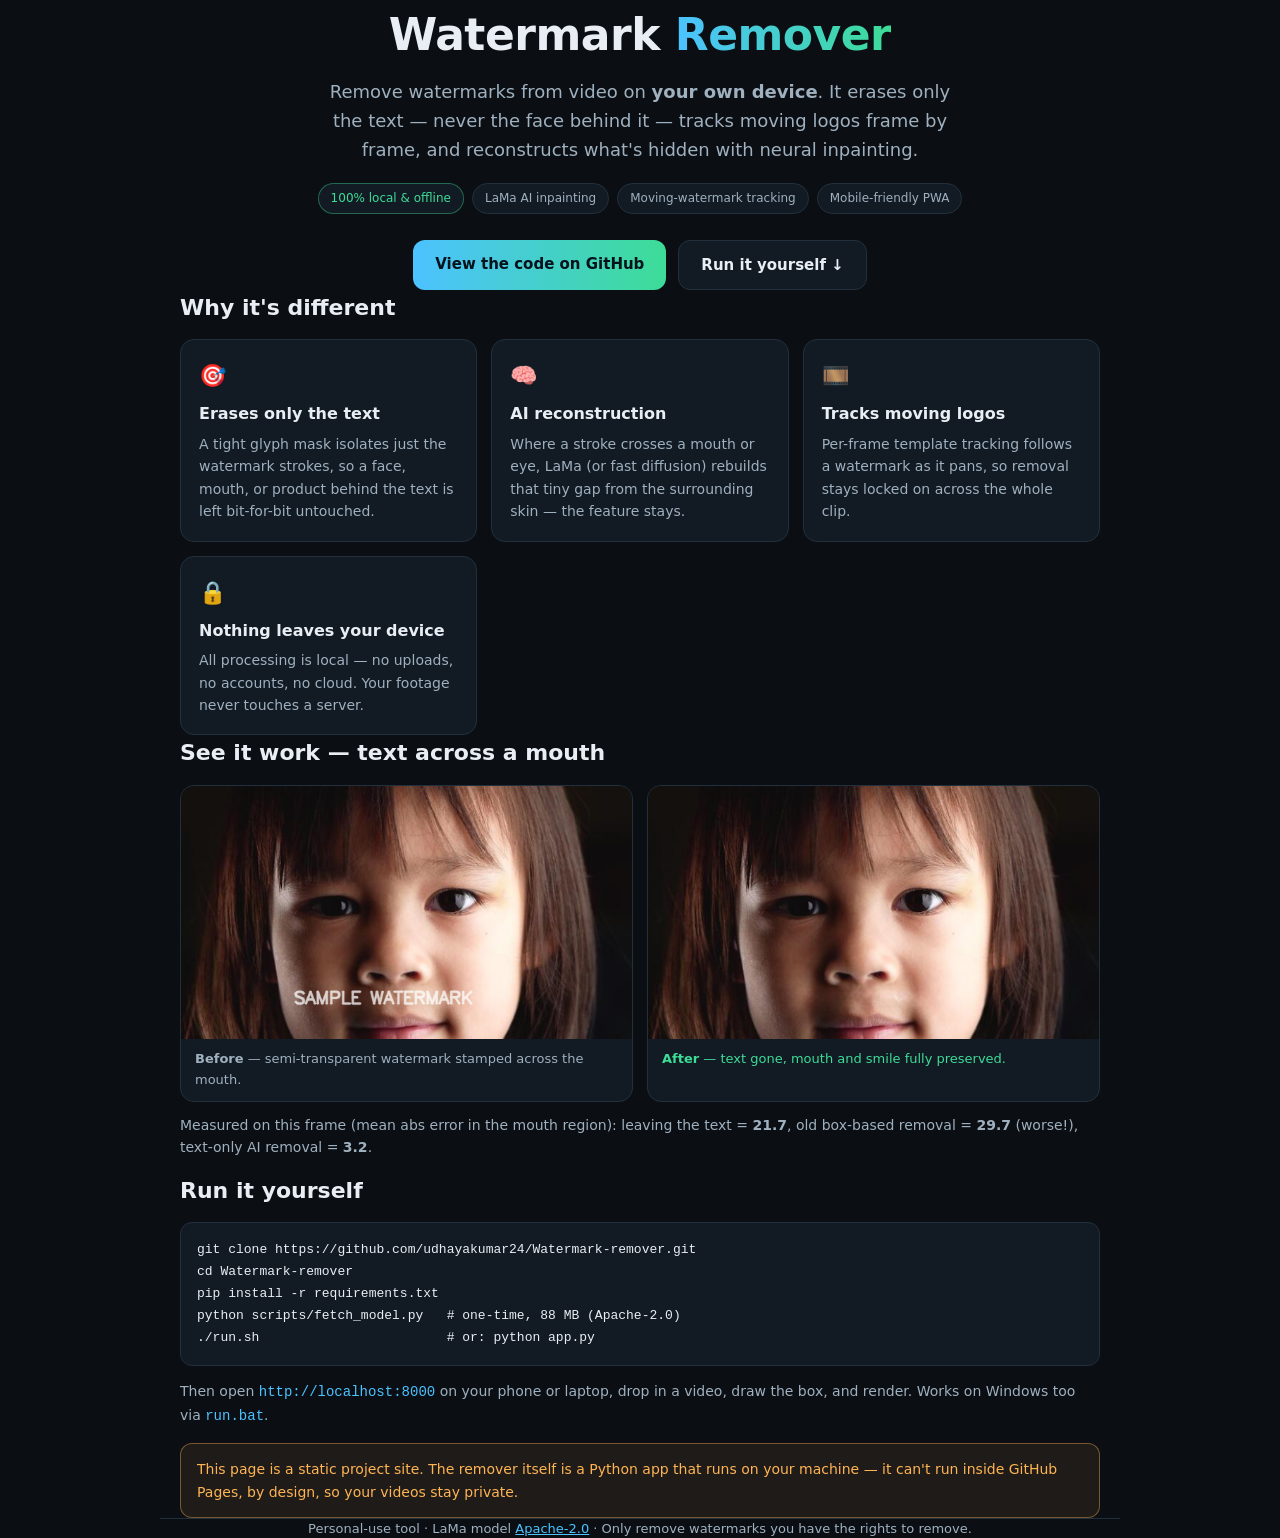
==== index.html @ 6f5204f8 "Serve landing page at repo root for GitHub Pages" ====
<!doctype html>
<html lang="en">
<head>
<meta charset="utf-8">
<meta name="viewport" content="width=device-width, initial-scale=1">
<title>Watermark Remover — local, offline, AI inpainting</title>
<meta name="description" content="Remove watermarks from video on your own device. Text-only removal that preserves faces, per-frame tracking for moving logos, and LaMa neural inpainting. Nothing is uploaded.">
<style>
  :root{
    --bg:#0b0f14; --panel:#121a23; --line:#22303d; --text:#e8eef4; --muted:#9fb0bf;
    --accent:#4cc2ff; --ok:#3ddc97; --warn:#ffb454;
  }
  *{box-sizing:border-box} html{scroll-behavior:smooth}
  body{margin:0;font:16px/1.6 system-ui,-apple-system,"Segoe UI",Roboto,sans-serif;background:var(--bg);color:var(--text)}
  .wrap{max-width:960px;margin:0 auto;padding:0 20px}
  header{padding:64px 0 24px;text-align:center}
  h1{font-size:clamp(28px,5vw,44px);margin:0 0 8px;letter-spacing:-.5px}
  h1 .grad{background:linear-gradient(90deg,var(--accent),var(--ok));-webkit-background-clip:text;background-clip:text;color:transparent}
  .tag{color:var(--muted);font-size:clamp(15px,2.4vw,18px);max-width:640px;margin:0 auto}
  .badges{margin-top:18px;display:flex;gap:8px;justify-content:center;flex-wrap:wrap}
  .badge{font-size:12px;padding:5px 12px;border:1px solid var(--line);border-radius:99px;color:var(--muted);background:var(--panel)}
  .badge.green{color:var(--ok);border-color:rgba(61,220,151,.4)}
  section{padding:36px 0}
  h2{font-size:22px;margin:0 0 14px}
  .grid{display:grid;grid-template-columns:repeat(auto-fit,minmax(240px,1fr));gap:14px}
  .card{background:var(--panel);border:1px solid var(--line);border-radius:14px;padding:18px}
  .card h3{margin:0 0 6px;font-size:16px}
  .card p{margin:0;color:var(--muted);font-size:14px}
  .ico{font-size:22px;display:block;margin-bottom:8px}
  .compare{display:grid;grid-template-columns:1fr 1fr;gap:14px}
  @media(max-width:640px){.compare{grid-template-columns:1fr}}
  .compare figure{margin:0;background:var(--panel);border:1px solid var(--line);border-radius:14px;overflow:hidden}
  .compare img{width:100%;display:block}
  .compare figcaption{padding:10px 14px;font-size:13px;color:var(--muted)}
  .compare .good{color:var(--ok)}
  pre{background:var(--panel);border:1px solid var(--line);border-radius:12px;padding:16px;overflow:auto;font:13px/1.7 ui-monospace,Menlo,Consolas,monospace}
  code{color:var(--accent)}
  a{color:var(--accent)}
  .cta{display:flex;gap:12px;justify-content:center;margin-top:26px;flex-wrap:wrap}
  .btn{display:inline-block;padding:12px 22px;border-radius:12px;font-weight:600;text-decoration:none;font-size:15px}
  .btn.primary{background:linear-gradient(90deg,var(--accent),var(--ok));color:#04121c}
  .btn.ghost{border:1px solid var(--line);color:var(--text);background:var(--panel)}
  footer{padding:40px 0 60px;color:var(--muted);font-size:13px;text-align:center;border-top:1px solid var(--line);margin-top:20px}
  .note{border:1px solid rgba(255,180,84,.4);background:rgba(255,180,84,.08);border-radius:12px;padding:14px 16px;color:var(--warn);font-size:14px}
</style>
</head>
<body>
<header class="wrap">
  <h1>Watermark <span class="grad">Remover</span></h1>
  <p class="tag">Remove watermarks from video on <b>your own device</b>. It erases only the text — never the face behind it — tracks moving logos frame by frame, and reconstructs what's hidden with neural inpainting.</p>
  <div class="badges">
    <span class="badge green">100% local &amp; offline</span>
    <span class="badge">LaMa AI inpainting</span>
    <span class="badge">Moving-watermark tracking</span>
    <span class="badge">Mobile-friendly PWA</span>
  </div>
  <div class="cta">
    <a class="btn primary" href="https://github.com/udhayakumar24/Watermark-remover">View the code on GitHub</a>
    <a class="btn ghost" href="#run">Run it yourself ↓</a>
  </div>
</header>

<section class="wrap">
  <h2>Why it's different</h2>
  <div class="grid">
    <div class="card"><span class="ico">🎯</span><h3>Erases only the text</h3><p>A tight glyph mask isolates just the watermark strokes, so a face, mouth, or product behind the text is left bit-for-bit untouched.</p></div>
    <div class="card"><span class="ico">🧠</span><h3>AI reconstruction</h3><p>Where a stroke crosses a mouth or eye, LaMa (or fast diffusion) rebuilds that tiny gap from the surrounding skin — the feature stays.</p></div>
    <div class="card"><span class="ico">🎞️</span><h3>Tracks moving logos</h3><p>Per-frame template tracking follows a watermark as it pans, so removal stays locked on across the whole clip.</p></div>
    <div class="card"><span class="ico">🔒</span><h3>Nothing leaves your device</h3><p>All processing is local — no uploads, no accounts, no cloud. Your footage never touches a server.</p></div>
  </div>
</section>

<section class="wrap">
  <h2>See it work — text across a mouth</h2>
  <div class="compare">
    <figure><img src="docs/face_text.png" alt="Frame with watermark text over the mouth"><figcaption><b>Before</b> — semi-transparent watermark stamped across the mouth.</figcaption></figure>
    <figure><img src="docs/face_ai.png" alt="Same frame after text-only removal"><figcaption class="good"><b>After</b> — text gone, mouth and smile fully preserved.</figcaption></figure>
  </div>
  <p style="color:var(--muted);font-size:14px;margin-top:12px">Measured on this frame (mean abs error in the mouth region): leaving the text = <b>21.7</b>, old box-based removal = <b>29.7</b> (worse!), text-only AI removal = <b>3.2</b>.</p>
</section>

<section class="wrap" id="run">
  <h2>Run it yourself</h2>
  <pre>git clone https://github.com/udhayakumar24/Watermark-remover.git
cd Watermark-remover
pip install -r requirements.txt
python scripts/fetch_model.py   # one-time, 88 MB (Apache-2.0)
./run.sh                        # or: python app.py</pre>
  <p style="color:var(--muted);font-size:14px">Then open <code>http://localhost:8000</code> on your phone or laptop, drop in a video, draw the box, and render. Works on Windows too via <code>run.bat</code>.</p>
  <div class="note" style="margin-top:16px">This page is a static project site. The remover itself is a Python app that runs on your machine — it can't run inside GitHub Pages, by design, so your videos stay private.</div>
</section>

<footer class="wrap">
  Personal-use tool · LaMa model <a href="https://huggingface.co/opencv/inpainting_lama">Apache-2.0</a> · Only remove watermarks you have the rights to remove.
</footer>
</body>
</html>
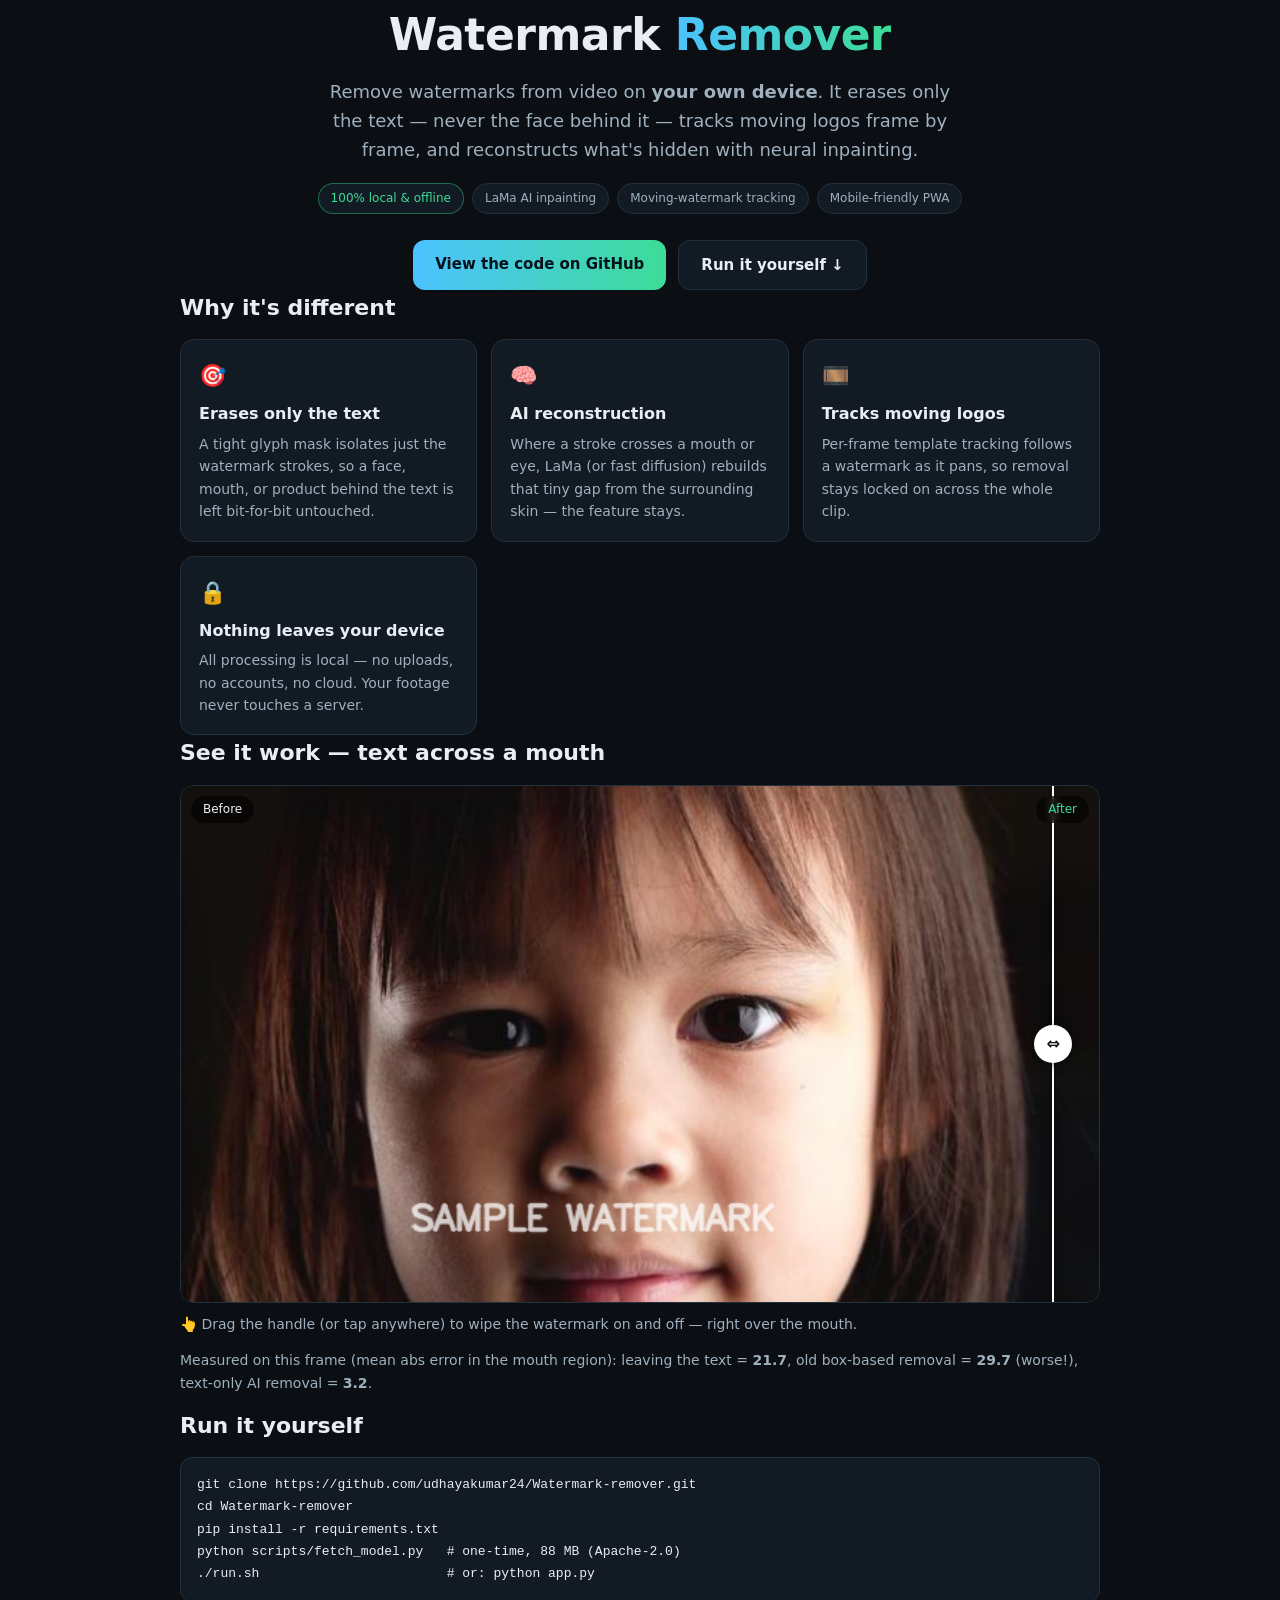
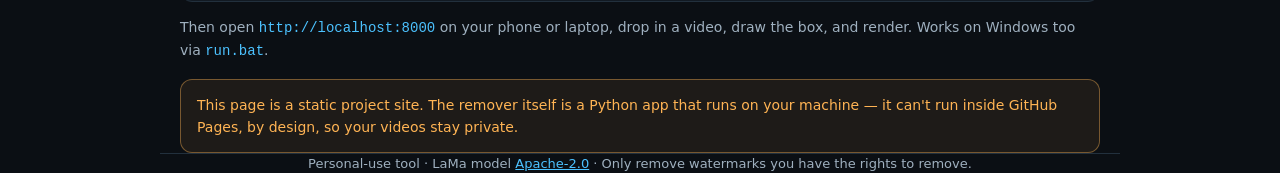
==== commit d1643949: "Interactive before/after slider demo on landing page" ====
--- a/index.html
+++ b/index.html
@@ -33,6 +33,16 @@
   .compare img{width:100%;display:block}
   .compare figcaption{padding:10px 14px;font-size:13px;color:var(--muted)}
   .compare .good{color:var(--ok)}
+  /* Interactive before/after slider */
+  .slider{position:relative;--pos:50%;border:1px solid var(--line);border-radius:14px;overflow:hidden;user-select:none}
+  .slider img{width:100%;display:block;pointer-events:none}
+  .slider .top{position:absolute;inset:0;clip-path:inset(0 calc(100% - var(--pos)) 0 0)}
+  .slider .top img{position:absolute;inset:0}
+  .slider .handle{position:absolute;top:0;bottom:0;left:var(--pos);width:2px;margin-left:-1px;background:#fff;box-shadow:0 0 10px rgba(0,0,0,.7)}
+  .slider .knob{position:absolute;top:50%;left:var(--pos);transform:translate(-50%,-50%);width:38px;height:38px;border-radius:50%;background:#fff;color:#0b0f14;display:flex;align-items:center;justify-content:center;font-weight:700;box-shadow:0 2px 10px rgba(0,0,0,.5)}
+  .slider input{position:absolute;inset:0;width:100%;height:100%;opacity:0;cursor:ew-resize;margin:0}
+  .slider .lab{position:absolute;top:10px;font-size:12px;padding:4px 12px;border-radius:99px;background:rgba(0,0,0,.55);backdrop-filter:blur(4px)}
+  .slider .lab.left{left:10px}.slider .lab.right{right:10px;color:var(--ok)}
   pre{background:var(--panel);border:1px solid var(--line);border-radius:12px;padding:16px;overflow:auto;font:13px/1.7 ui-monospace,Menlo,Consolas,monospace}
   code{color:var(--accent)}
   a{color:var(--accent)}
@@ -72,10 +82,16 @@
 
 <section class="wrap">
   <h2>See it work — text across a mouth</h2>
-  <div class="compare">
-    <figure><img src="docs/face_text.png" alt="Frame with watermark text over the mouth"><figcaption><b>Before</b> — semi-transparent watermark stamped across the mouth.</figcaption></figure>
-    <figure><img src="docs/face_ai.png" alt="Same frame after text-only removal"><figcaption class="good"><b>After</b> — text gone, mouth and smile fully preserved.</figcaption></figure>
+  <div class="slider" id="ba">
+    <img src="docs/face_ai.png" alt="After: watermark removed, mouth preserved">
+    <div class="top"><img src="docs/face_text.png" alt="Before: watermark over the mouth"></div>
+    <div class="handle"></div>
+    <div class="knob">⇔</div>
+    <span class="lab left">Before</span>
+    <span class="lab right">After</span>
+    <input type="range" id="baRange" min="0" max="100" value="50" aria-label="Drag to compare before and after">
   </div>
+  <p style="color:var(--muted);font-size:14px;margin-top:10px">👆 Drag the handle (or tap anywhere) to wipe the watermark on and off — right over the mouth.</p>
   <p style="color:var(--muted);font-size:14px;margin-top:12px">Measured on this frame (mean abs error in the mouth region): leaving the text = <b>21.7</b>, old box-based removal = <b>29.7</b> (worse!), text-only AI removal = <b>3.2</b>.</p>
 </section>
 
@@ -90,6 +106,19 @@
   <div class="note" style="margin-top:16px">This page is a static project site. The remover itself is a Python app that runs on your machine — it can't run inside GitHub Pages, by design, so your videos stay private.</div>
 </section>
 
+<script>
+(function(){
+  var s=document.getElementById('ba'), r=document.getElementById('baRange');
+  function set(v){ s.style.setProperty('--pos', v+'%'); r.value=v; }
+  var user=false;
+  r.addEventListener('input', function(){ user=true; set(+r.value); });
+  s.addEventListener('pointerdown', function(){ user=true; });
+  // gentle auto-sweep so the page is alive on load, until the visitor grabs it
+  var t0=null;
+  function loop(ts){ if(user) return; if(t0===null)t0=ts; set((50+45*Math.sin((ts-t0)/1200)).toFixed(1)); requestAnimationFrame(loop); }
+  requestAnimationFrame(loop);
+})();
+</script>
 <footer class="wrap">
   Personal-use tool · LaMa model <a href="https://huggingface.co/opencv/inpainting_lama">Apache-2.0</a> · Only remove watermarks you have the rights to remove.
 </footer>
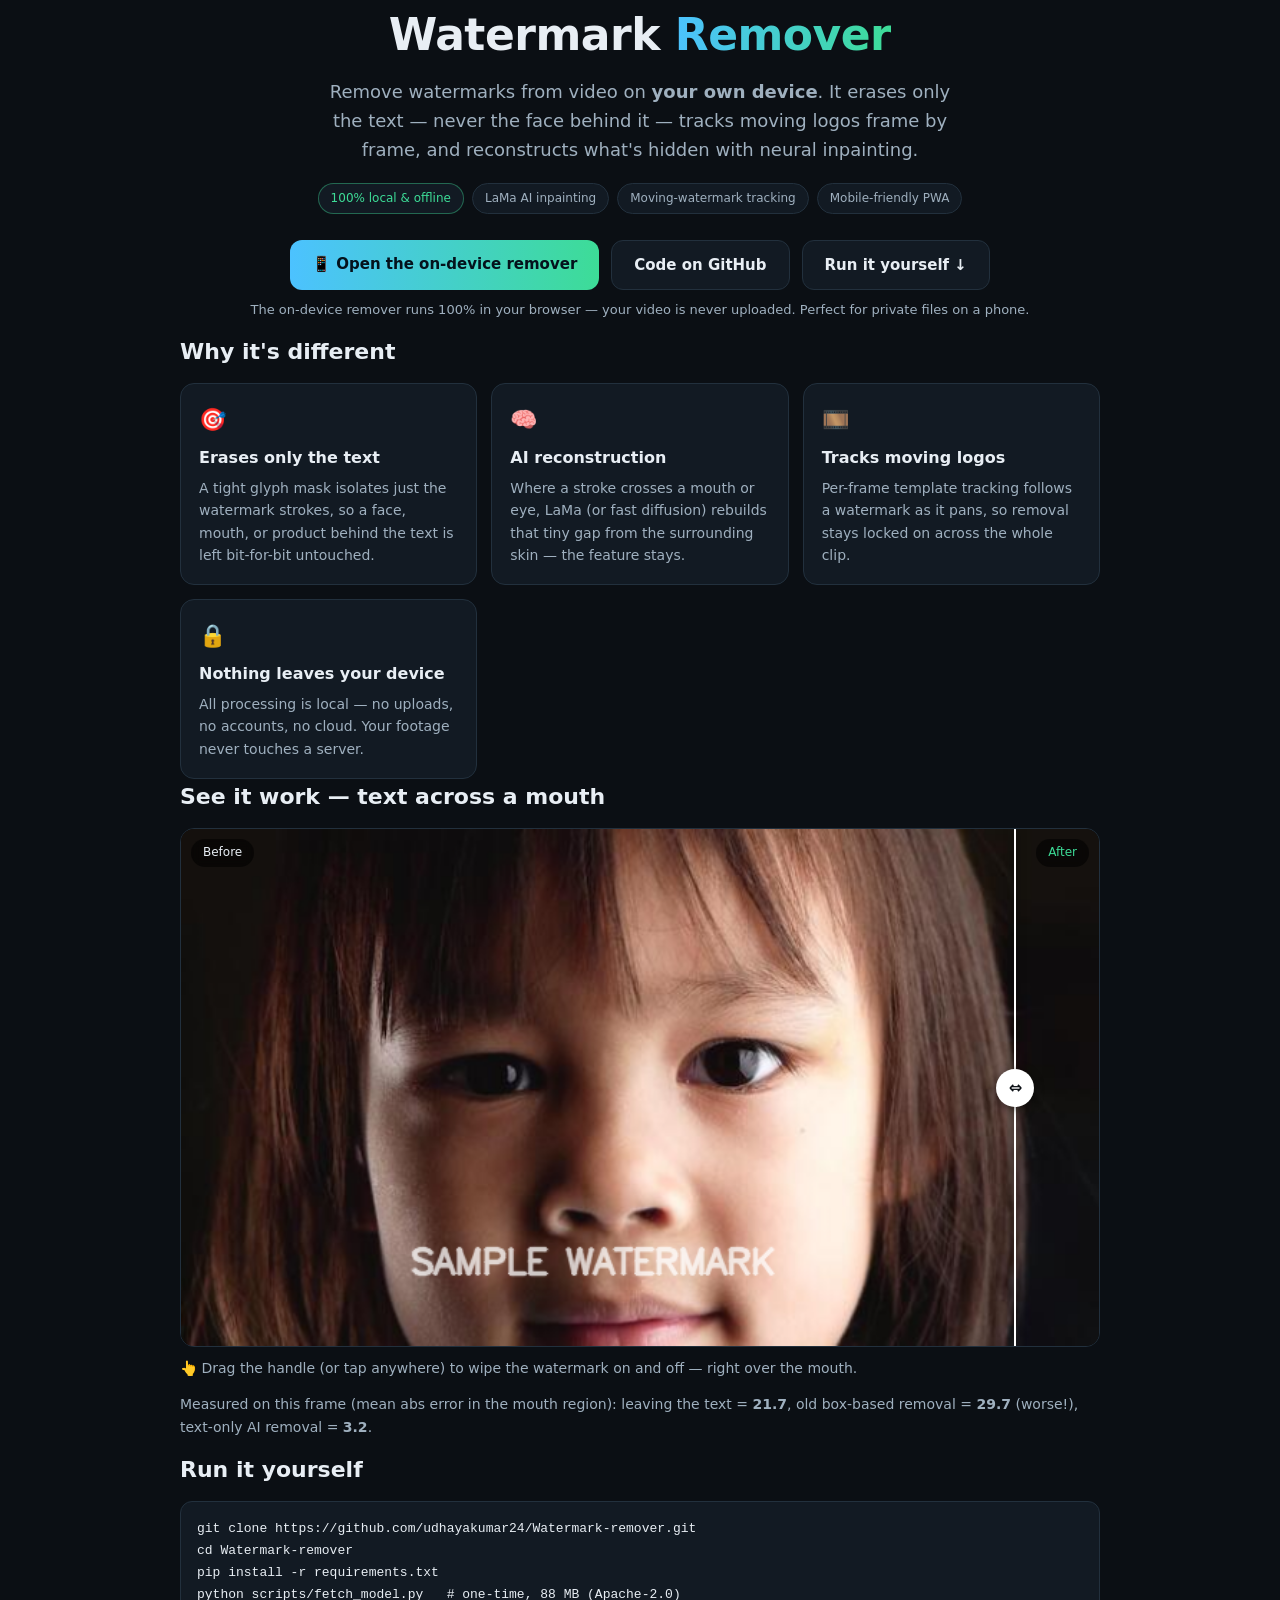
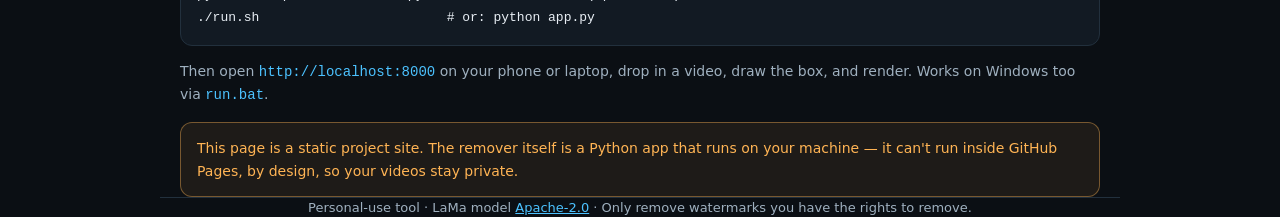
==== commit 72f6be54: "On-device (in-browser) watermark remover: nothing leaves the phone" ====
--- a/index.html
+++ b/index.html
@@ -65,9 +65,11 @@
     <span class="badge">Mobile-friendly PWA</span>
   </div>
   <div class="cta">
-    <a class="btn primary" href="https://github.com/udhayakumar24/Watermark-remover">View the code on GitHub</a>
+    <a class="btn primary" href="ondevice.html">📱 Open the on-device remover</a>
+    <a class="btn ghost" href="https://github.com/udhayakumar24/Watermark-remover">Code on GitHub</a>
     <a class="btn ghost" href="#run">Run it yourself ↓</a>
   </div>
+  <p style="color:var(--muted);font-size:13px;margin-top:10px">The on-device remover runs 100% in your browser — your video is never uploaded. Perfect for private files on a phone.</p>
 </header>
 
 <section class="wrap">
